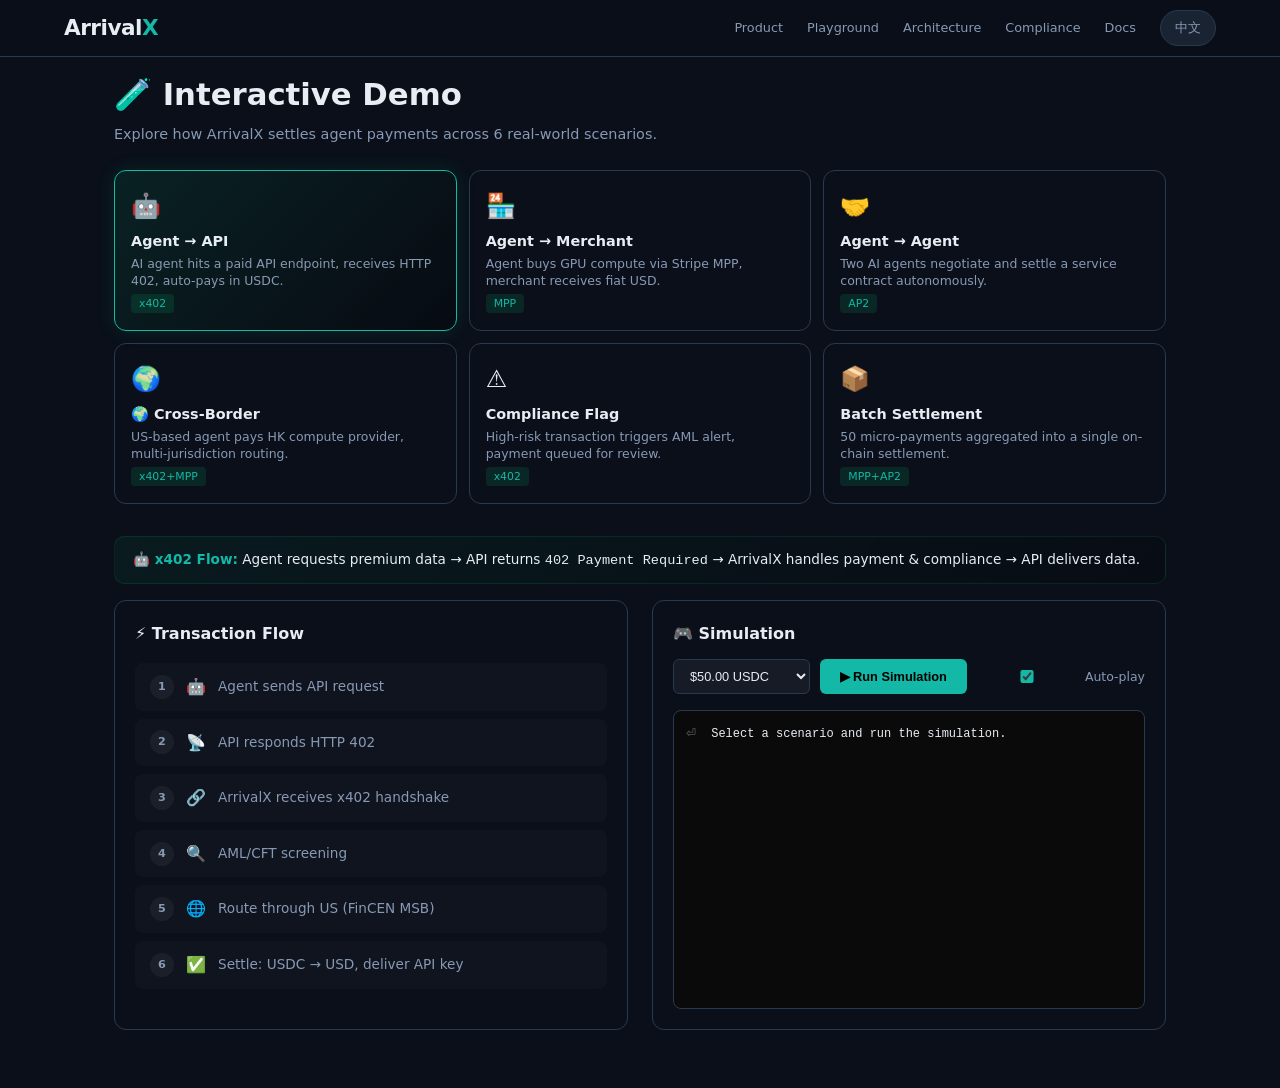
==== demo.html @ 41a58caa "feat: multi-scenario interactive demo (6 scenarios)" ====
<!DOCTYPE html>
<html lang="en" data-theme="dark" data-lang="en">
<head>
<meta charset="UTF-8">
<meta name="viewport" content="width=device-width, initial-scale=1.0">
<title>Demo — ArrivalX Settlement Layer</title>
<link rel="stylesheet" href="css/style.css">
<style>
/* ===== Demo-specific styles ===== */
.demo-page {
  padding-top: 70px;
  min-height: 100vh;
}
.demo-container {
  max-width: 1100px;
  margin: 0 auto;
  padding: 0 24px 60px;
}

/* Scenario selector */
.scenario-grid {
  display: grid;
  grid-template-columns: repeat(auto-fit, minmax(260px, 1fr));
  gap: 12px;
  margin-bottom: 32px;
}
.scenario-card {
  background: var(--card-bg);
  border: 1px solid var(--border);
  border-radius: 12px;
  padding: 16px;
  cursor: pointer;
  transition: all 0.2s;
  text-align: left;
}
.scenario-card:hover { border-color: var(--accent); transform: translateY(-1px); }
.scenario-card.active {
  border-color: var(--accent);
  background: linear-gradient(135deg, rgba(0,255,136,0.08), rgba(0,0,0,0.3));
  box-shadow: 0 0 20px rgba(0,255,136,0.1);
}
.scenario-card .sc-icon { font-size: 1.5rem; margin-bottom: 4px; }
.scenario-card .sc-title { font-size: 0.9rem; font-weight: 600; color: var(--text); }
.scenario-card .sc-desc { font-size: 0.78rem; color: var(--text-secondary); margin-top: 2px; line-height: 1.4; }
.scenario-card .sc-protocol {
  display: inline-block;
  font-size: 0.68rem;
  padding: 1px 8px;
  border-radius: 4px;
  background: rgba(0,255,136,0.1);
  color: var(--accent);
  margin-top: 4px;
  font-weight: 500;
}

/* Demo split layout */
.demo-layout {
  display: grid;
  grid-template-columns: 1fr 1fr;
  gap: 24px;
}
@media (max-width: 860px) { .demo-layout { grid-template-columns: 1fr; } }

/* Left panel - flow viz */
.flow-panel {
  background: var(--card-bg);
  border: 1px solid var(--border);
  border-radius: 12px;
  padding: 20px;
  min-height: 400px;
}
.flow-panel h3 { margin-bottom: 16px; font-size: 1rem; }

/* Flow diagram */
.flow-steps {
  display: flex;
  flex-direction: column;
  gap: 8px;
  margin-bottom: 20px;
}
.flow-step {
  display: flex;
  align-items: center;
  gap: 12px;
  padding: 10px 14px;
  border-radius: 8px;
  background: rgba(255,255,255,0.02);
  border: 1px solid transparent;
  transition: all 0.4s;
  font-size: 0.85rem;
  color: var(--text-secondary);
}
.flow-step.active {
  border-color: var(--accent);
  background: rgba(0,255,136,0.06);
  color: var(--text);
}
.flow-step.done {
  border-color: rgba(0,255,136,0.3);
  background: rgba(0,255,136,0.04);
  color: var(--text);
}
.flow-step.fail {
  border-color: #ff4444;
  background: rgba(255,68,68,0.06);
  color: #ff6666;
}
.flow-step .step-num {
  width: 24px;
  height: 24px;
  border-radius: 50%;
  display: flex;
  align-items: center;
  justify-content: center;
  font-size: 0.7rem;
  font-weight: 700;
  background: rgba(255,255,255,0.05);
  flex-shrink: 0;
}
.flow-step.active .step-num { background: var(--accent); color: #000; }
.flow-step.done .step-num { background: var(--accent); color: #000; }
.flow-step.fail .step-num { background: #ff4444; color: #fff; }
.flow-step .step-icon { font-size: 1rem; }
.flow-step .step-label { flex: 1; }
.flow-step .step-status { font-size: 0.75rem; }

/* Right panel - output & controls */
.output-panel {
  background: var(--card-bg);
  border: 1px solid var(--border);
  border-radius: 12px;
  padding: 20px;
  display: flex;
  flex-direction: column;
}
.output-panel h3 { margin-bottom: 12px; font-size: 1rem; }

/* Controls */
.demo-controls {
  display: flex;
  gap: 10px;
  flex-wrap: wrap;
  margin-bottom: 16px;
}
.demo-controls select, .demo-controls input {
  background: rgba(255,255,255,0.05);
  border: 1px solid var(--border);
  border-radius: 6px;
  color: var(--text);
  padding: 8px 12px;
  font-size: 0.8rem;
}
.demo-controls select { flex: 1; min-width: 120px; }
.demo-controls input { width: 100px; }
.demo-controls button {
  background: var(--accent);
  color: #000;
  border: none;
  border-radius: 6px;
  padding: 8px 20px;
  font-weight: 600;
  cursor: pointer;
  font-size: 0.8rem;
  transition: opacity 0.2s;
}
.demo-controls button:hover { opacity: 0.85; }
.demo-controls button:disabled { opacity: 0.4; cursor: not-allowed; }

/* Log output */
.demo-log {
  flex: 1;
  background: #0a0a0a;
  border: 1px solid var(--border);
  border-radius: 8px;
  padding: 12px;
  font-family: 'SF Mono', 'Cascadia Code', monospace;
  font-size: 0.75rem;
  line-height: 1.6;
  overflow-y: auto;
  min-height: 260px;
  max-height: 400px;
}
.log-line {
  padding: 2px 0;
  opacity: 0;
  animation: fadeIn 0.3s forwards;
}
.log-line .ts { color: #666; margin-right: 8px; }
.log-line.info { color: #9bb; }
.log-line.success { color: var(--accent); }
.log-line.warn { color: #ffaa44; }
.log-line.fail { color: #ff4444; }
.log-line.highlight { color: #fff; background: rgba(0,255,136,0.05); padding: 2px 6px; border-radius: 4px; }

/* Result card */
.demo-result {
  margin-top: 12px;
  padding: 12px 16px;
  border-radius: 8px;
  font-size: 0.82rem;
  line-height: 1.6;
  display: none;
}
.demo-result.show { display: block; }
.demo-result.success {
  background: rgba(0,255,136,0.06);
  border: 1px solid rgba(0,255,136,0.2);
  color: var(--accent);
}
.demo-result.fail {
  background: rgba(255,68,68,0.06);
  border: 1px solid rgba(255,68,68,0.2);
  color: #ff6666;
}
.demo-result .res-row { display: flex; justify-content: space-between; padding: 2px 0; }
.demo-result .res-label { color: var(--text-secondary); }
.demo-result .res-value { color: var(--text); font-weight: 600; }

@keyframes fadeIn { to { opacity: 1; } }

/* Scenario description banner */
.scenario-banner {
  background: linear-gradient(135deg, rgba(0,255,136,0.05), rgba(0,0,0,0.2));
  border: 1px solid rgba(0,255,136,0.1);
  border-radius: 10px;
  padding: 12px 18px;
  margin-bottom: 16px;
  font-size: 0.85rem;
  line-height: 1.5;
}
.scenario-banner strong { color: var(--accent); }

/* Fee breakdown */
.fee-table {
  width: 100%;
  font-size: 0.8rem;
  border-collapse: collapse;
  margin-top: 8px;
}
.fee-table th {
  text-align: left;
  padding: 4px 8px;
  color: var(--text-secondary);
  border-bottom: 1px solid var(--border);
  font-weight: 500;
}
.fee-table td {
  padding: 4px 8px;
  border-bottom: 1px solid rgba(255,255,255,0.04);
}
.fee-table td:last-child { text-align: right; font-weight: 600; }
.fee-table .total td { border-top: 1px solid var(--accent); color: var(--accent); font-weight: 700; }

/* Route visualization */
.route-viz {
  display: flex;
  align-items: center;
  gap: 6px;
  flex-wrap: wrap;
  margin: 8px 0;
}
.route-node {
  padding: 4px 10px;
  border-radius: 6px;
  background: rgba(255,255,255,0.04);
  border: 1px solid var(--border);
  font-size: 0.75rem;
}
.route-node.active-node {
  border-color: var(--accent);
  background: rgba(0,255,136,0.06);
  color: var(--accent);
}
.route-arrow { color: var(--text-secondary); font-size: 0.7rem; }

/* Auto mode toggle */
.auto-toggle {
  display: flex;
  align-items: center;
  gap: 8px;
  font-size: 0.78rem;
  color: var(--text-secondary);
  cursor: pointer;
}
.auto-toggle input { accent-color: var(--accent); }

/* Compare mode */
.compare-table {
  width: 100%;
  font-size: 0.78rem;
  border-collapse: collapse;
  margin-top: 8px;
}
.compare-table th {
  text-align: left;
  padding: 6px 8px;
  font-weight: 500;
  color: var(--text-secondary);
  border-bottom: 1px solid var(--border);
}
.compare-table td {
  padding: 6px 8px;
  border-bottom: 1px solid rgba(255,255,255,0.03);
}
.compare-table td:last-child { text-align: right; }
</style>
</head>
<body>

<nav class="nav" id="nav"><div class="nav-inner">
  <a href="index.html" class="logo">Arrival<span class="logo-accent">X</span></a>
  <div class="nav-links">
    <a href="index.html#product" data-en="Product" data-zh="产品">Product</a>
    <a href="index.html#playground" data-en="Playground" data-zh="Playground">Playground</a>
    <a href="index.html#architecture" data-en="Architecture" data-zh="架构">Architecture</a>
    <a href="index.html#compliance" data-en="Compliance" data-zh="合规">Compliance</a>
    <a href="index.html#docs" data-en="Docs" data-zh="文档">Docs</a>
    <button class="lang-toggle" id="langBtn" onclick="toggleLang()" data-en="中文" data-zh="English">中文</button>
    <button class="mobile-menu-btn" onclick="toggleMobileMenu()">☰</button>
  </div>
</div></nav>

<main class="demo-page">
<div class="demo-container">

  <h1 style="margin-bottom:4px;" data-en="🧪 Interactive Demo" data-zh="🧪 交互演示">🧪 Interactive Demo</h1>
  <p style="color:var(--text-secondary);margin-bottom:24px;font-size:0.9rem;" 
     data-en="Explore how ArrivalX settles agent payments across 6 real-world scenarios."
     data-zh="探索 ArrivalX 在 6 个真实场景中如何处理 Agent 支付结算。">
    Explore how ArrivalX settles agent payments across 6 real-world scenarios.
  </p>

  <!-- Scenario selector -->
  <div class="scenario-grid" id="scenarioGrid"></div>

  <!-- Scenario banner -->
  <div class="scenario-banner" id="scenarioBanner"></div>

  <!-- Demo layout -->
  <div class="demo-layout">
    <!-- Left: Flow visualization -->
    <div class="flow-panel">
      <h3 data-en="⚡ Transaction Flow" data-zh="⚡ 交易流程">⚡ Transaction Flow</h3>
      <div class="flow-steps" id="flowSteps"></div>
      <div id="routeViz" style="margin-top:8px;"></div>
      <div id="feeBreakdown" style="margin-top:12px;"></div>
    </div>

    <!-- Right: Controls + logs -->
    <div class="output-panel">
      <h3 data-en="🎮 Simulation" data-zh="🎮 模拟控制台">🎮 Simulation</h3>
      <div class="demo-controls">
        <select id="demoAmount">
          <option value="0.50">$0.50 USDC</option>
          <option value="5.00">$5.00 USDC</option>
          <option value="50.00" selected>$50.00 USDC</option>
          <option value="500.00">$500.00 USDC</option>
          <option value="5000.00">$5,000.00 USDC</option>
        </select>
        <button id="demoRunBtn" onclick="runDemo()" data-en="▶ Run Simulation" data-zh="▶ 运行模拟">▶ Run Simulation</button>
        <label class="auto-toggle">
          <input type="checkbox" id="autoMode" checked> <span data-en="Auto-play" data-zh="自动播放">Auto</span>
        </label>
      </div>
      <div class="demo-log" id="demoLog">
        <div class="log-line"><span class="ts">⏎</span> Select a scenario and run the simulation.</div>
      </div>
      <div class="demo-result" id="demoResult"></div>
    </div>
  </div>

</div>
</main>

<script src="docs/docs.js"></script>
<script>
// ===== Demo Engine =====

const lang = () => document.documentElement.getAttribute('data-lang') || 'en';
const t = (en, zh) => lang() === 'en' ? en : zh;

// ===== 6 Scenarios =====
const SCENARIOS = [
  {
    id: 'x402-api',
    icon: '🤖',
    protocol: 'x402',
    titleEn: 'Agent → API',
    titleZh: 'Agent 调用 API',
    descEn: 'AI agent hits a paid API endpoint, receives HTTP 402, auto-pays in USDC.',
    descZh: 'AI Agent 调用付费 API，收到 HTTP 402 后自动以 USDC 支付。',
    bannerEn: '<strong>🤖 x402 Flow:</strong> Agent requests premium data → API returns <code>402 Payment Required</code> → ArrivalX handles payment & compliance → API delivers data.',
    bannerZh: '<strong>🤖 x402 流程：</strong>Agent 请求付费数据 → API 返回 <code>402 Payment Required</code> → ArrivalX 处理支付与合规 → API 交付数据。',
    counterparty: 'api',
    jurisdiction: 'US',
    steps: [
      { icon: '🤖', en: 'Agent sends API request', zh: 'Agent 发送 API 请求' },
      { icon: '📡', en: 'API responds HTTP 402', zh: 'API 响应 HTTP 402' },
      { icon: '🔗', en: 'ArrivalX receives x402 handshake', zh: 'ArrivalX 接收 x402 握手' },
      { icon: '🔍', en: 'AML/CFT screening', zh: 'AML/CFT 筛查' },
      { icon: '🌐', en: 'Route through US (FinCEN MSB)', zh: '路由至美国 (FinCEN MSB)' },
      { icon: '✅', en: 'Settle: USDC → USD, deliver API key', zh: '结算：USDC → USD, 交付 API 密钥' }
    ],
    route: ['Agent', 'ArrivalX Gateway', 'FinCEN MSB', 'API Provider'],
    fees: [
      { labelEn: 'Base Processing', labelZh: '基础处理费', pct: '0.5%', flat: '$0.05', usd: true },
      { labelEn: 'Compliance Screening', labelZh: '合规筛查', pct: '—', flat: '$0.02', usd: true },
      { labelEn: 'Network (USDC)', labelZh: '网络费 (USDC)', pct: '—', flat: '<$0.01', usd: true },
      { labelEn: 'FX (USDC → USD)', labelZh: '汇兑 (USDC → USD)', pct: '0.1%', flat: '', usd: true }
    ],
    resultEn: '✅ API access granted. Agent consumed 0.5 compute credits.',
    resultZh: '✅ API 访问已授权。Agent 消耗了 0.5 计算积分。',
  },
  {
    id: 'mpp-merchant',
    icon: '🏪',
    protocol: 'MPP',
    titleEn: 'Agent → Merchant',
    titleZh: 'Agent 向商户支付',
    descEn: 'Agent buys GPU compute via Stripe MPP, merchant receives fiat USD.',
    descZh: 'Agent 通过 Stripe MPP 购买 GPU 算力，商户收到法币 USD。',
    bannerEn: '<strong>🏪 MPP Flow:</strong> Agent needs GPU compute → Stripe MPP initiates payment → ArrivalX screens & settles → Merchant receives USD in bank account.',
    bannerZh: '<strong>🏪 MPP 流程：</strong>Agent 需要 GPU 算力 → Stripe MPP 发起支付 → ArrivalX 筛查并结算 → 商户银行账户收到 USD。',
    counterparty: 'compute',
    jurisdiction: 'US',
    steps: [
      { icon: '🤖', en: 'Agent requests GPU compute', zh: 'Agent 请求 GPU 算力' },
      { icon: '💳', en: 'Stripe MPP authorizes via card network', zh: 'Stripe MPP 通过卡网络授权' },
      { icon: '🔗', en: 'ArrivalX receives MPP settlement request', zh: 'ArrivalX 接收 MPP 结算请求' },
      { icon: '🔍', en: 'AML/CFT + merchant KYB', zh: 'AML/CFT + 商户 KYB' },
      { icon: '🌐', en: 'Route through optimal jurisdiction', zh: '路由至最优司法辖区' },
      { icon: '🏦', en: 'Settle: USDC → USD → merchant bank', zh: '结算：USDC → USD → 商户银行' }
    ],
    route: ['Agent', 'Stripe MPP', 'ArrivalX Gateway', 'FinCEN MSB', 'Merchant Bank'],
    fees: [
      { labelEn: 'Stripe MPP Fee', labelZh: 'Stripe MPP 费用', pct: '2.9%', flat: '$0.30', usd: true },
      { labelEn: 'Compliance Screening', labelZh: '合规筛查', pct: '—', flat: '$0.02', usd: true },
      { labelEn: 'Settlement (USDC→USD)', labelZh: '结算 (USDC→USD)', pct: '0.5%', flat: '', usd: true },
      { labelEn: 'FX', labelZh: '汇兑', pct: '0.1%', flat: '', usd: true }
    ],
    resultEn: '✅ Compute provisioned. Merchant receives USD settlement (T+0).',
    resultZh: '✅ 算力已分配。商户收到 USD 结算 (T+0)。',
  },
  {
    id: 'ap2-agent',
    icon: '🤝',
    protocol: 'AP2',
    titleEn: 'Agent → Agent',
    titleZh: 'Agent 间支付',
    descEn: 'Two AI agents negotiate and settle a service contract autonomously.',
    descZh: '两个 AI Agent 自主协商并结算服务合约。',
    bannerEn: '<strong>🤝 AP2 Flow:</strong> Agent A requests service from Agent B → Both sign via AP2 → Auto-settlement with compliance → Zero human touch.',
    bannerZh: '<strong>🤝 AP2 流程：</strong>Agent A 请求 Agent B 的服务 → 双方通过 AP2 签名 → 自动合规结算 → 零人工介入。',
    counterparty: 'agent',
    jurisdiction: 'HK',
    steps: [
      { icon: '🤖', en: 'Agent A requests data processing', zh: 'Agent A 请求数据处理服务' },
      { icon: '🤖', en: 'Agent B quotes 50 USDC via AP2', zh: 'Agent B 通过 AP2 报价 50 USDC' },
      { icon: '📝', en: 'Both sign AP2 service agreement', zh: '双方签署 AP2 服务协议' },
      { icon: '🔗', en: 'ArrivalX validates & screens', zh: 'ArrivalX 验证并筛查' },
      { icon: '🌐', en: 'Route through HK (MSO)', zh: '路由至香港 (MSO)' },
      { icon: '✅', en: 'USDC settles: Agent A → Agent B', zh: 'USDC 结算：Agent A → Agent B' }
    ],
    route: ['Agent A', 'ArrivalX Gateway', 'HK MSO', 'Agent B'],
    fees: [
      { labelEn: 'AP2 Protocol Fee', labelZh: 'AP2 协议费', pct: '0.3%', flat: '', usd: true },
      { labelEn: 'Compliance (both sides)', labelZh: '合规（双方）', pct: '—', flat: '$0.04', usd: true },
      { labelEn: 'Settlement', labelZh: '结算费', pct: '0.5%', flat: '', usd: true }
    ],
    resultEn: '✅ Agent B processed 2.3GB data. Payment settled in 12s.',
    resultZh: '✅ Agent B 处理了 2.3GB 数据。支付在 12 秒内结算。',
  },
  {
    id: 'cross-border',
    icon: '🌍',
    protocol: 'x402+MPP',
    titleEn: '🌍 Cross-Border',
    titleZh: '🌍 跨境支付',
    descEn: 'US-based agent pays HK compute provider, multi-jurisdiction routing.',
    descZh: '美国 Agent 向香港算力提供商付款，多司法辖区路由。',
    bannerEn: '<strong>🌍 Cross-Border:</strong> US agent → x402 initiation → ArrivalX routes through HK MSO for optimal compliance → FX conversion → HK provider receives HKD.',
    bannerZh: '<strong>🌍 跨境：</strong>美国 Agent → x402 发起 → ArrivalX 路由至香港 MSO 最优合规 → 汇兑转换 → 香港提供商收到 HKD。',
    counterparty: 'compute',
    jurisdiction: 'HK',
    steps: [
      { icon: '🤖', en: 'US Agent requests HK compute', zh: '美国 Agent 请求香港算力' },
      { icon: '📡', en: 'x402 handshake with HK endpoint', zh: '与香港端点 x402 握手' },
      { icon: '🔗', en: 'ArrivalX receives & routes', zh: 'ArrivalX 接收并路由' },
      { icon: '🌐', en: 'Route through HK MSO (optimal)', zh: '路由至香港 MSO（最优）' },
      { icon: '💱', en: 'FX: USDC → HKD', zh: '汇兑：USDC → HKD' },
      { icon: '🏦', en: 'Settle: HKD to HK provider', zh: '结算：HKD 至香港提供商' }
    ],
    route: ['US Agent', 'ArrivalX Gateway', 'US FinCEN MSB', 'HK MSO', 'HK Provider'],
    fees: [
      { labelEn: 'Originating (US)', labelZh: '发起方 (US)', pct: '0.5%', flat: '', usd: true },
      { labelEn: 'Destination (HK)', labelZh: '接收方 (HK)', pct: '0.3%', flat: '', usd: true },
      { labelEn: 'FX: USDC → HKD', labelZh: '汇兑：USDC → HKD', pct: '0.15%', flat: '', usd: true },
      { labelEn: 'Compliance (dual-juris)', labelZh: '合规（双辖区）', pct: '—', flat: '$0.06', usd: true }
    ],
    resultEn: '✅ HK provider received 386.42 HKD. Route: US → HK (2 jurisdictions).',
    resultZh: '✅ 香港提供商收到 386.42 HKD。路由：美国 → 香港（2 司法辖区）。',
  },
  {
    id: 'compliance-fail',
    icon: '⚠️',
    protocol: 'x402',
    titleEn: 'Compliance Flag',
    titleZh: '合规拦截',
    descEn: 'High-risk transaction triggers AML alert, payment queued for review.',
    descZh: '高风险交易触发 AML 告警，支付进入待审核队列。',
    bannerEn: '<strong>⚠️ Compliance Fail:</strong> Agent attempts $5,000 payment → AML score exceeds threshold → Payment flagged → SAR auto-filed → Pending human review.',
    bannerZh: '<strong>⚠️ 合规拦截：</strong>Agent 尝试支付 $5,000 → AML 评分超阈值 → 交易标记 → 自动申报可疑活动报告 → 等待人工审核。',
    counterparty: 'saas',
    jurisdiction: 'US',
    steps: [
      { icon: '🤖', en: 'Agent initiates $5,000 payment', zh: 'Agent 发起 $5,000 支付' },
      { icon: '🔗', en: 'x402 handshake received', zh: '收到 x402 握手' },
      { icon: '🔍', en: 'Regtank AML screening', zh: 'Regtank AML 筛查' },
      { icon: '⚠️', en: '⚠️ Risk score 72/100 — FLAGGED', zh: '⚠️ 风险评分 72/100 — 标记' },
      { icon: '📋', en: 'SAR automatically filed', zh: '自动申报可疑活动报告' },
      { icon: '⏳', en: 'Payment queued for review', zh: '支付进入待审核队列' }
    ],
    route: ['Agent', 'ArrivalX Gateway', '⚠️ Blocked (Compliance)', 'Pending Review'],
    fees: [],
    resultEn: '⏳ Payment blocked. SAR reference: SAR-20260606-0842. Reviewing.',
    resultZh: '⏳ 支付已拦截。SAR 编号：SAR-20260606-0842。审核中。',
    fail: true
  },
  {
    id: 'batch',
    icon: '📦',
    protocol: 'MPP+AP2',
    titleEn: 'Batch Settlement',
    titleZh: '批量结算',
    descEn: '50 micro-payments aggregated into a single on-chain settlement.',
    descZh: '50 笔微支付汇总为单次链上结算。',
    bannerEn: '<strong>📦 Batch Settlement:</strong> 50 agents make $0.50 micro-payments → Aggregated = $25 → Single on-chain tx → $22.49 net to merchant after fees.',
    bannerZh: '<strong>📦 批量结算：</strong>50 个 Agent 各支付 $0.50 → 汇总 $25 → 单次链上交易 → 商户净收 $22.49。',
    counterparty: 'saas',
    jurisdiction: 'CA',
    steps: [
      { icon: '📦', en: '50 micro-payments received ($0.50 each)', zh: '收到 50 笔微支付（每笔 $0.50）' },
      { icon: '🔗', en: 'ArrivalX aggregates batch', zh: 'ArrivalX 汇总批量' },
      { icon: '🔍', en: 'Batch compliance screening', zh: '批量合规筛查' },
      { icon: '🌐', en: 'Route through CA (FINTRAC MSB)', zh: '路由至加拿大 (FINTRAC MSB)' },
      { icon: '💰', en: 'Settle: 50tx → 1 on-chain tx', zh: '结算：50 笔 → 1 次链上交易' },
      { icon: '✅', en: 'Merchant receives net settlement', zh: '商户收到净结算款' }
    ],
    route: ['50 Agents', 'ArrivalX Aggregator', 'FINTRAC MSB', 'Merchant'],
    fees: [
      { labelEn: 'Per-tx processing (×50)', labelZh: '单笔处理费 (×50)', pct: '—', flat: '$2.50 (50×$0.05)', usd: true },
      { labelEn: 'Batch compliance', labelZh: '批量合规', pct: '—', flat: '$0.05', usd: true, note: t('(bulk discount)', '(批量折扣)') },
      { labelEn: 'On-chain settlement', labelZh: '链上结算', pct: '—', flat: '$0.01', usd: true },
      { labelEn: 'Savings vs individual', labelZh: '相比单笔节省', pct: '—', flat: '-$2.44', usd: true, save: true }
    ],
    resultEn: '✅ 50 tx → 1 tx. Saved $2.44 in gas fees. Net: $22.49 to merchant.',
    resultZh: '✅ 50 笔 → 1 笔。节省 $2.44 Gas 费。商户净收 $22.49。',
  }
];

const COUNTERPARTIES = {
  api: 'api.dataprovider.io',
  compute: 'gpu.rent',
  agent: 'agent.market',
  saas: 'saas.vendor.io'
};

// State
let activeScenario = 0;
let simRunning = false;
let simTimer = null;

// Initialize
function init() {
  renderScenarios();
  selectScenario(0);
}

function renderScenarios() {
  const grid = document.getElementById('scenarioGrid');
  grid.innerHTML = '';
  SCENARIOS.forEach((s, i) => {
    const card = document.createElement('div');
    card.className = 'scenario-card' + (i === 0 ? ' active' : '');
    card.dataset.index = i;
    card.innerHTML = `
      <div class="sc-icon">${s.icon}</div>
      <div class="sc-title">${t(s.titleEn, s.titleZh)}</div>
      <div class="sc-desc">${t(s.descEn, s.descZh)}</div>
      <span class="sc-protocol">${s.protocol}</span>
    `;
    card.onclick = () => selectScenario(i);
    grid.appendChild(card);
  });
}

function selectScenario(i) {
  activeScenario = i;
  document.querySelectorAll('.scenario-card').forEach((c, j) => {
    c.classList.toggle('active', j === i);
  });
  const s = SCENARIOS[i];
  document.getElementById('scenarioBanner').innerHTML = t(s.bannerEn, s.bannerZh);
  renderFlowSteps(s);
  resetDemo();
}

function renderFlowSteps(s) {
  const container = document.getElementById('flowSteps');
  container.innerHTML = '';
  s.steps.forEach((step, i) => {
    const div = document.createElement('div');
    div.className = 'flow-step';
    div.id = 'fs-' + i;
    div.innerHTML = `
      <span class="step-num">${i + 1}</span>
      <span class="step-icon">${step.icon}</span>
      <span class="step-label">${t(step.en, step.zh)}</span>
      <span class="step-status" id="fs-status-${i}"></span>
    `;
    container.appendChild(div);
  });
}

function resetDemo() {
  if (simTimer) { clearTimeout(simTimer); simTimer = null; }
  simRunning = false;
  document.getElementById('demoRunBtn').disabled = false;
  document.getElementById('demoRunBtn').textContent = t('▶ Run Simulation', '▶ 运行模拟');
  document.getElementById('demoResult').className = 'demo-result';
  document.getElementById('demoResult').style.display = 'none';
  document.getElementById('demoLog').innerHTML = '<div class="log-line"><span class="ts">⏎</span> ' + t('Select a scenario and run the simulation.', '选择场景后运行模拟。') + '</div>';
  document.getElementById('routeViz').innerHTML = '';
  document.getElementById('feeBreakdown').innerHTML = '';
  document.querySelectorAll('.flow-step').forEach(el => { el.className = 'flow-step'; });
  document.querySelectorAll('.flow-step .step-status').forEach(el => { el.textContent = ''; });
}

function renderRoute(s) {
  const viz = document.getElementById('routeViz');
  viz.innerHTML = '<div style="font-size:0.8rem;color:var(--text-secondary);margin-bottom:6px;font-weight:500;">' + t('📍 Route', '📍 路由') + '</div><div class="route-viz">';
  s.route.forEach((node, i) => {
    if (i > 0) viz.innerHTML += '<span class="route-arrow">→</span>';
    viz.innerHTML += '<span class="route-node" id="rn-' + i + '">' + node + '</span>';
  });
  viz.innerHTML += '</div>';
}

function renderFeeTable(s) {
  if (!s.fees.length) {
    document.getElementById('feeBreakdown').innerHTML = '';
    return;
  }
  const totalUsd = s.fees.reduce((sum, f) => {
    const flatMatch = f.flat.match(/[\d.]+/);
    return sum + (flatMatch ? parseFloat(flatMatch[0]) : 0);
  }, 0);
  const totalPct = s.fees.reduce((sum, f) => {
    const pctMatch = f.pct.match(/[\d.]+/);
    return sum + (pctMatch ? parseFloat(pctMatch[0]) : 0);
  }, 0);

  const container = document.getElementById('feeBreakdown');
  let html = '<div style="font-size:0.8rem;color:var(--text-secondary);margin-bottom:6px;font-weight:500;">' + t('💰 Fee Breakdown', '💰 费用明细') + '</div>';
  html += '<table class="fee-table"><tr><th>' + t('Item', '项目') + '</th><th>' + t('Fee', '费率') + '</th></tr>';
  s.fees.forEach(f => {
    const label = t(f.labelEn, f.labelZh);
    const feeStr = [f.pct, f.flat].filter(Boolean).join(' + ');
    html += '<tr><td>' + label + (f.note ? ' <span style="color:#999;font-size:0.7rem">' + f.note + '</span>' : '') +
      '</td><td style="' + (f.save ? 'color:var(--accent);' : '') + '">' + feeStr + '</td></tr>';
  });
  html += '<tr class="total"><td>' + t('Total Fees', '总费用') + '</td><td>' +
    (totalPct > 0 ? totalPct.toFixed(1) + '%' : '') + (totalPct > 0 && totalUsd > 0 ? ' + ' : '') +
    (totalUsd > 0 ? '$' + totalUsd.toFixed(2) : '') + '</td></tr>';
  html += '</table>';
  container.innerHTML = html;
}

// Demo runner
function runDemo() {
  if (simRunning) return;
  const s = SCENARIOS[activeScenario];
  const amount = parseFloat(document.getElementById('demoAmount').value);
  const autoMode = document.getElementById('autoMode').checked;
  const cname = COUNTERPARTIES[s.counterparty];
  const log = document.getElementById('demoLog');
  const result = document.getElementById('demoResult');
  const btn = document.getElementById('demoRunBtn');

  simRunning = true;
  btn.disabled = true;
  btn.textContent = t('⏳ Running...', '⏳ 运行中...');
  result.style.display = 'none';
  result.className = 'demo-result';
  log.innerHTML = '';
  document.querySelectorAll('.flow-step').forEach(el => { el.className = 'flow-step'; });
  document.querySelectorAll('.flow-step .step-status').forEach(el => { el.textContent = ''; });

  renderRoute(s);
  renderFeeTable(s);

  const doLog = (msg, cls) => {
    const d = document.createElement('div');
    d.className = 'log-line ' + cls;
    const ts = new Date().toLocaleTimeString();
    d.innerHTML = '<span class="ts">' + ts + '</span>' + msg;
    log.appendChild(d);
    log.scrollTop = log.scrollHeight;
  };

  const doStep = (index, delay) => {
    return new Promise(resolve => {
      simTimer = setTimeout(() => {
        const step = s.steps[index];
        const el = document.getElementById('fs-' + index);
        const status = document.getElementById('fs-status-' + index);

        if (s.fail && index === s.steps.length - 1) {
          el.className = 'flow-step fail';
          status.textContent = '❌';
        } else {
          el.className = 'flow-step done';
          status.textContent = '✅';
        }
        doLog(step.icon + ' ' + t(step.en, step.zh), index === 3 && s.fail ? 'warn' : 'info');
        resolve();
      }, delay || 600);
    });
  };

  const run = async () => {
    doLog(t('🚀 Scenario: ', '🚀 场景：') + t(s.titleEn, s.titleZh), 'highlight');
    doLog(t('📤 Amount: ', '📤 金额：') + '$' + amount.toFixed(2) + ' USDC → ' + cname, 'info');

    await doStep(0, autoMode ? 400 : 0);
    if (autoMode) await doStep(1);
    else { simTimer = setTimeout(async () => { await doStep(1); }, 400); return; }

    await doStep(2);
    await doStep(3);

    if (s.fail) {
      // Special: compliance fail path
      await doStep(4);
      await doStep(5);
      simTimer = setTimeout(() => {
        result.className = 'demo-result fail show';
        result.innerHTML = '<strong>' + t('⚠️ Transaction Blocked', '⚠️ 交易已拦截') + '</strong><br>' + t(s.resultEn, s.resultZh);
        btn.disabled = false;
        btn.textContent = t('▶ Run Again', '▶ 再次运行');
        simRunning = false;
      }, 600);
      return;
    }

    await doStep(4);

    // Final settlement step with economics
    simTimer = setTimeout(() => {
      const settlePct = 0.995;
      const feePct = s.fees.reduce((sum, f) => {
        const p = parseFloat(f.pct);
        return sum + (isNaN(p) ? 0 : p);
      }, 0);
      const settleAmount = (amount * settlePct).toFixed(2);
      const totalFee = (amount - amount * settlePct).toFixed(2);

      const step = s.steps[5];
      document.getElementById('fs-5').className = 'flow-step done';
      document.getElementById('fs-status-5').textContent = '✅';
      doLog(step.icon + ' ' + t(step.en, step.zh), 'success');

      setTimeout(() => {
        // Show route nodes active
        document.querySelectorAll('.route-node').forEach((el, i) => {
          setTimeout(() => { el.classList.add('active-node'); }, i * 200);
        });
      }, 200);

      simTimer = setTimeout(() => {
        doLog(t('💵 Settled: ', '💵 已结算：') + '$' + settleAmount + ' USD → ' + cname, 'success');
        doLog(t('💰 Fee: $', '💰 费用：$') + totalFee + ' (' + (feePct > 0 ? feePct.toFixed(1) + '%' : 'flat') + ')', 'info');
        doLog(t('✅ Transaction complete. Compliant.', '✅ 交易完成。合规。'), 'success');

        // Show result
        result.className = 'demo-result success show';
        result.innerHTML = '<strong>' + t('✅ Settlement Complete', '✅ 结算完成') + '</strong><br>' +
          '<div class="res-row"><span class="res-label">' + t('Gross', '毛额') + '</span><span class="res-value">$' + amount.toFixed(2) + ' USDC</span></div>' +
          '<div class="res-row"><span class="res-label">' + t('Fee', '费用') + '</span><span class="res-value">$' + totalFee + ' (' + (feePct > 0 ? feePct.toFixed(1) + '%' : 'flat') + ')</span></div>' +
          '<div class="res-row"><span class="res-label">' + t('Net Settled', '净结算') + '</span><span class="res-value" style="color:var(--accent)">$' + settleAmount + ' USD</span></div>' +
          '<div style="margin-top:8px;padding-top:8px;border-top:1px solid rgba(0,255,136,0.1);font-size:0.75rem;color:var(--text-secondary)">' +
          t(s.resultEn, s.resultZh) + '</div>';

        btn.disabled = false;
        btn.textContent = t('▶ Run Again', '▶ 再次运行');
        simRunning = false;
      }, autoMode ? 400 : 0);
    }, autoMode ? 600 : 0);
  };

  // Handle non-auto mode by stepping sequentially
  const chainSteps = () => {
    let step = 0;
    const nextStep = () => {
      if (step >= s.steps.length) return;
      const el = document.getElementById('fs-' + step);
      const status = document.getElementById('fs-status-' + step);
      const stepData = s.steps[step];
      el.className = 'flow-step done';
      status.textContent = '✅';
      doLog(stepData.icon + ' ' + t(stepData.en, stepData.zh), 'info');
      step++;
      if (step < s.steps.length) {
        simTimer = setTimeout(nextStep, 600);
      } else {
        // Show result
        const settleAmount = (amount * 0.995).toFixed(2);
        result.className = 'demo-result success show';
        result.innerHTML = '<strong>' + t('✅ Settlement Complete', '✅ 结算完成') + '</strong><br>' +
          '<div class="res-row"><span class="res-label">' + t('Gross', '毛额') + '</span><span class="res-value">$' + amount.toFixed(2) + ' USDC</span></div>' +
          '<div class="res-row"><span class="res-label">' + t('Net Settled', '净结算') + '</span><span class="res-value" style="color:var(--accent)">$' + settleAmount + ' USD</span></div>';
        btn.disabled = false;
        btn.textContent = t('▶ Run Again', '▶ 再次运行');
        simRunning = false;
      }
    };
    nextStep();
  };

  if (autoMode) {
    run();
  } else {
    doLog(t('🚀 Scenario: ', '🚀 场景：') + t(s.titleEn, s.titleZh), 'highlight');
    doLog(t('📤 Amount: ', '📤 金额：') + '$' + amount + ' USDC → ' + cname, 'info');
    chainSteps();
  }
}

// Init on load
document.addEventListener('DOMContentLoaded', init);
</script>
</body>
</html>
---- css/style.css ----
/* === ArrivalX — Design System v2 · Fluid Responsive === */
:root {
  --bg-primary: #0a0f1a;
  --bg-secondary: #111827;
  --bg-card: #1a2332;
  --bg-card-hover: #1f2d3d;
  --border: #2a3a4e;
  --text-primary: #e8edf3;
  --text-secondary: #8899b4;
  --text-muted: #5a6d82;
  --accent: #14b8a6;
  --accent-glow: rgba(20, 184, 166, 0.25);
  --accent-dim: rgba(20, 184, 166, 0.12);
  --amber: #f59e0b;
  --green: #22c55e;
  --red: #ef4444;
  --yellow: #eab308;
  --gradient-1: linear-gradient(135deg, #14b8a6 0%, #0ea5e9 100%);
  --gradient-2: linear-gradient(135deg, #14b8a6 0%, #f59e0b 100%);
  --radius: 12px;
  --radius-sm: 8px;
  --shadow: 0 4px 24px rgba(0,0,0,0.3);
  --transition: 0.25s ease;
  --max-width: 1200px;

  /* Fluid spacing — clamps from mobile to desktop */
  --space-section: clamp(40px, 8vw, 80px);
  --space-section-px: clamp(16px, 4vw, 24px);
  --space-card: clamp(16px, 3vw, 28px);
  --space-gap: clamp(12px, 2vw, 20px);

  /* Fluid typography */
  --fs-hero: clamp(1.8rem, 5vw, 3.2rem);
  --fs-section: clamp(1.5rem, 3.5vw, 2.2rem);
  --fs-body: clamp(0.9rem, 1.2vw, 1.1rem);
  --fs-card-title: clamp(1rem, 1.5vw, 1.15rem);
  --fs-small: clamp(0.75rem, 1vw, 0.85rem);
}

* { margin: 0; padding: 0; box-sizing: border-box; }

html { scroll-behavior: smooth; -webkit-text-size-adjust: 100%; }

body {
  font-family: -apple-system, BlinkMacSystemFont, 'Segoe UI', 'Inter', 'Noto Sans SC', system-ui, sans-serif;
  background: var(--bg-primary);
  color: var(--text-primary);
  line-height: 1.6;
  overflow-x: hidden;
  font-size: var(--fs-body);
}

a { color: var(--accent); text-decoration: none; }
a:hover { text-decoration: underline; }
img, svg { max-width: 100%; height: auto; }

/* === Navigation === */
.nav {
  position: fixed; top: 0; left: 0; right: 0; z-index: 100;
  background: rgba(10, 15, 26, 0.88);
  backdrop-filter: blur(16px);
  -webkit-backdrop-filter: blur(16px);
  border-bottom: 1px solid var(--border);
  transition: var(--transition);
}
.nav-inner {
  max-width: var(--max-width);
  margin: 0 auto;
  padding: 0 clamp(12px, 3vw, 24px);
  height: 56px;
  display: flex;
  align-items: center;
  justify-content: space-between;
}
.logo {
  font-size: clamp(1.1rem, 2vw, 1.35rem);
  font-weight: 800;
  letter-spacing: -0.5px;
  color: var(--text-primary);
  flex-shrink: 0;
}
.logo-accent { color: var(--accent); }
.nav-links { display: flex; align-items: center; gap: clamp(12px, 2.5vw, 24px); }
.nav-links a {
  color: var(--text-secondary);
  font-size: var(--fs-small);
  font-weight: 500;
  transition: color var(--transition);
  white-space: nowrap;
}
.nav-links a:hover { color: var(--text-primary); text-decoration: none; }
.lang-toggle {
  background: var(--bg-card);
  color: var(--text-secondary);
  border: 1px solid var(--border);
  padding: 6px 14px;
  border-radius: 20px;
  font-size: var(--fs-small);
  cursor: pointer;
  transition: var(--transition);
  white-space: nowrap;
  min-height: 36px;
  min-width: 56px;
}
.lang-toggle:hover { border-color: var(--accent); color: var(--accent); }
.mobile-menu-btn {
  display: none;
  background: none;
  border: none;
  color: var(--text-primary);
  font-size: 1.4rem;
  cursor: pointer;
  padding: 8px;
  min-width: 44px;
  min-height: 44px;
  line-height: 1;
}

/* === Hero === */
.hero {
  max-width: var(--max-width);
  margin: 0 auto;
  padding: clamp(80px, 12vw, 120px) clamp(12px, 4vw, 24px) var(--space-section);
  display: grid;
  grid-template-columns: 1fr 1fr;
  gap: clamp(24px, 6vw, 60px);
  align-items: center;
}
.hero-badge {
  display: inline-flex;
  align-items: center;
  gap: 8px;
  background: var(--accent-dim);
  color: var(--accent);
  padding: 5px 14px;
  border-radius: 20px;
  font-size: var(--fs-small);
  font-weight: 500;
  margin-bottom: clamp(16px, 3vw, 24px);
  border: 1px solid rgba(20,184,166,0.2);
}
.pulse {
  width: 8px; height: 8px;
  background: var(--green);
  border-radius: 50%;
  animation: pulse 2s infinite;
  flex-shrink: 0;
}
@keyframes pulse {
  0%, 100% { opacity: 1; transform: scale(1); }
  50% { opacity: 0.5; transform: scale(1.3); }
}
.hero-title {
  font-size: var(--fs-hero);
  font-weight: 800;
  line-height: 1.15;
  letter-spacing: -0.02em;
  margin-bottom: clamp(12px, 2vw, 20px);
}
.gradient-text {
  background: var(--gradient-1);
  -webkit-background-clip: text;
  -webkit-text-fill-color: transparent;
  background-clip: text;
}
.hero-subtitle {
  font-size: clamp(0.9rem, 1.3vw, 1.1rem);
  color: var(--text-secondary);
  max-width: 560px;
  margin-bottom: clamp(20px, 3vw, 32px);
  line-height: 1.7;
}
.hero-cta {
  display: flex;
  gap: clamp(8px, 1.5vw, 12px);
  margin-bottom: clamp(24px, 4vw, 40px);
  flex-wrap: wrap;
}
.btn-primary {
  display: inline-flex;
  align-items: center;
  justify-content: center;
  padding: clamp(10px, 1.5vw, 12px) clamp(20px, 3vw, 28px);
  background: var(--accent);
  color: #000;
  border: none;
  border-radius: var(--radius-sm);
  font-size: clamp(0.9rem, 1.1vw, 1rem);
  font-weight: 600;
  cursor: pointer;
  transition: var(--transition);
  text-decoration: none;
  min-height: 44px;
  white-space: nowrap;
}
.btn-primary:hover { background: #0d9488; transform: translateY(-1px); text-decoration: none; color: #000; }
.btn-primary:active { transform: translateY(0); }
.btn-primary:disabled { opacity: 0.5; cursor: not-allowed; transform: none; }
.btn-secondary {
  display: inline-flex;
  align-items: center;
  justify-content: center;
  padding: clamp(10px, 1.5vw, 12px) clamp(20px, 3vw, 28px);
  background: transparent;
  color: var(--text-primary);
  border: 1px solid var(--border);
  border-radius: var(--radius-sm);
  font-size: clamp(0.9rem, 1.1vw, 1rem);
  font-weight: 600;
  cursor: pointer;
  transition: var(--transition);
  text-decoration: none;
  min-height: 44px;
  white-space: nowrap;
}
.btn-secondary:hover { border-color: var(--accent); color: var(--accent); text-decoration: none; }
.hero-stats {
  display: flex;
  gap: clamp(16px, 4vw, 32px);
  flex-wrap: wrap;
}
.stat { text-align: center; min-width: 60px; }
.stat-value {
  display: block;
  font-size: clamp(1.3rem, 2.5vw, 1.8rem);
  font-weight: 800;
  color: var(--accent);
  letter-spacing: -0.5px;
}
.stat-label {
  font-size: clamp(0.65rem, 0.9vw, 0.8rem);
  color: var(--text-muted);
  text-transform: uppercase;
  letter-spacing: 0.5px;
}

/* Hero Code Card */
.hero-visual { position: relative; }
.hero-card {
  background: var(--bg-card);
  border: 1px solid var(--border);
  border-radius: var(--radius);
  overflow: hidden;
  box-shadow: var(--shadow);
}
.hero-card-header {
  display: flex;
  align-items: center;
  gap: 6px;
  padding: 10px 14px;
  background: rgba(0,0,0,0.3);
  border-bottom: 1px solid var(--border);
}
.dot { width: 10px; height: 10px; border-radius: 50%; flex-shrink: 0; }
.dot.green { background: #22c55e; }
.dot.yellow { background: #eab308; }
.dot.red { background: #ef4444; }
.hero-card-title { font-size: 0.75rem; color: var(--text-muted); margin-left: 6px; }
.hero-card-body {
  padding: clamp(12px, 2vw, 20px);
  font-family: 'SF Mono', 'Fira Code', 'Cascadia Code', monospace;
  font-size: clamp(0.7rem, 0.95vw, 0.85rem);
  line-height: 1.8;
  overflow-x: auto;
  -webkit-overflow-scrolling: touch;
}
.code-line { white-space: nowrap; }
.code-comment { color: #5a6d82; }
.code-keyword { color: #c084fc; }
.code-string { color: #22c55e; }
.code-var { color: #f59e0b; }

/* === Sections === */
.section {
  padding: var(--space-section) clamp(12px, 4vw, 24px);
  max-width: var(--max-width);
  margin: 0 auto;
}
.section-alt {
  background: var(--bg-secondary);
  max-width: 100%;
}
.section-alt .section-title,
.section-alt .section-subtitle { padding-left: clamp(12px, 4vw, 24px); padding-right: clamp(12px, 4vw, 24px); }
.section-title {
  font-size: var(--fs-section);
  font-weight: 800;
  letter-spacing: -0.5px;
  margin-bottom: clamp(8px, 1.5vw, 12px);
  text-align: center;
}
.section-subtitle {
  text-align: center;
  color: var(--text-secondary);
  max-width: 640px;
  margin: 0 auto clamp(32px, 6vw, 48px);
  font-size: clamp(0.88rem, 1.1vw, 1.05rem);
  line-height: 1.6;
}

/* === Cards === */
.cards-grid {
  display: grid;
  grid-template-columns: repeat(2, 1fr);
  gap: var(--space-gap);
}
.card {
  background: var(--bg-card);
  border: 1px solid var(--border);
  border-radius: var(--radius);
  padding: var(--space-card);
  transition: var(--transition);
}
.card:hover { border-color: var(--accent); transform: translateY(-2px); box-shadow: 0 8px 32px var(--accent-glow); }
.card-icon { font-size: clamp(1.5rem, 2.5vw, 2rem); margin-bottom: clamp(8px, 1.5vw, 14px); }
.card h3 { font-size: var(--fs-card-title); font-weight: 700; margin-bottom: 8px; }
.card p { color: var(--text-secondary); font-size: clamp(0.82rem, 1vw, 0.93rem); line-height: 1.6; }

/* === Playground === */
.playground {
  display: grid;
  grid-template-columns: 1fr 1fr;
  background: var(--bg-card);
  border: 1px solid var(--border);
  border-radius: var(--radius);
  overflow: hidden;
}
.playground-left,
.playground-right {
  padding: clamp(16px, 3vw, 28px);
}
.playground-left { border-right: 1px solid var(--border); }
.pg-step { transition: opacity 0.3s; }
.pg-step-header {
  display: flex;
  align-items: center;
  gap: 10px;
  margin-bottom: clamp(14px, 2vw, 20px);
  font-weight: 700;
  font-size: clamp(0.95rem, 1.2vw, 1.1rem);
}
.pg-step-num {
  width: 28px; height: 28px; min-width: 28px;
  background: var(--accent);
  color: #000;
  border-radius: 50%;
  display: flex;
  align-items: center;
  justify-content: center;
  font-size: 0.85rem;
  font-weight: 800;
}
.pg-input-group { margin-bottom: clamp(10px, 1.5vw, 16px); }
.pg-input-group label {
  display: block;
  font-size: clamp(0.78rem, 0.95vw, 0.85rem);
  color: var(--text-secondary);
  margin-bottom: 5px;
  font-weight: 500;
}
.pg-input-group input,
.pg-input-group select {
  width: 100%;
  padding: clamp(8px, 1.2vw, 10px) clamp(10px, 1.5vw, 14px);
  background: var(--bg-secondary);
  border: 1px solid var(--border);
  border-radius: var(--radius-sm);
  color: var(--text-primary);
  font-size: clamp(0.85rem, 1vw, 0.95rem);
  font-family: inherit;
  transition: var(--transition);
  min-height: 44px;
  -webkit-appearance: none;
  appearance: none;
}
.pg-input-group input:focus,
.pg-input-group select:focus {
  outline: none;
  border-color: var(--accent);
  box-shadow: 0 0 0 3px var(--accent-dim);
}
.pg-log {
  background: #000;
  border-radius: var(--radius-sm);
  padding: clamp(10px, 1.5vw, 16px);
  font-family: 'SF Mono', 'Fira Code', monospace;
  font-size: clamp(0.7rem, 0.85vw, 0.8rem);
  line-height: 1.7;
  max-height: clamp(200px, 40vh, 300px);
  overflow-y: auto;
  color: #22c55e;
  -webkit-overflow-scrolling: touch;
}
.log-line { margin-bottom: 2px; word-break: break-all; }
.log-line.info { color: #60a5fa; }
.log-line.warn { color: #f59e0b; }
.log-line.success { color: #22c55e; }
.log-line.error { color: #ef4444; }
.pg-visual { text-align: center; }
.pg-visual-placeholder {
  padding: clamp(30px, 8vw, 60px) clamp(12px, 3vw, 20px);
  color: var(--text-muted);
}
.pg-viz-icon { font-size: clamp(2rem, 4vw, 3rem); margin-bottom: 12px; }
.pg-visual-flow {
  display: flex;
  align-items: center;
  justify-content: center;
  gap: clamp(8px, 2vw, 16px);
  margin: clamp(12px, 2vw, 20px) 0;
  flex-wrap: wrap;
}
.flow-node {
  display: flex;
  flex-direction: column;
  align-items: center;
  gap: 4px;
  padding: clamp(10px, 2vw, 16px) clamp(12px, 2vw, 20px);
  border-radius: var(--radius);
  border: 2px solid var(--border);
  background: var(--bg-secondary);
  transition: all 0.4s ease;
  min-width: clamp(60px, 12vw, 80px);
}
.flow-node.active {
  border-color: var(--accent);
  box-shadow: 0 0 20px var(--accent-glow);
  transform: scale(1.05);
}
.flow-icon { font-size: clamp(1.1rem, 1.8vw, 1.5rem); }
.flow-label { font-size: clamp(0.65rem, 0.9vw, 0.75rem); color: var(--text-secondary); font-weight: 600; }
.flow-arrow {
  font-size: clamp(1rem, 1.8vw, 1.5rem);
  color: var(--text-muted);
  transition: color 0.4s;
  flex-shrink: 0;
}
.flow-arrow.active { color: var(--accent); }
.pg-compliance-badges {
  display: flex;
  gap: clamp(6px, 1vw, 10px);
  justify-content: center;
  margin: clamp(12px, 2vw, 20px) 0;
  flex-wrap: wrap;
}
.compliance-badge {
  padding: 5px 12px;
  border-radius: 20px;
  font-size: clamp(0.7rem, 0.85vw, 0.8rem);
  font-weight: 600;
  background: var(--bg-secondary);
  border: 1px solid var(--border);
  transition: all 0.3s;
  white-space: nowrap;
}
.compliance-badge.done {
  background: var(--accent-dim);
  border-color: var(--accent);
  color: var(--accent);
}
.pg-result {
  margin-top: clamp(12px, 2vw, 20px);
  padding: clamp(10px, 1.5vw, 16px);
  border-radius: var(--radius-sm);
  text-align: left;
  font-size: clamp(0.78rem, 0.95vw, 0.88rem);
  word-break: break-word;
}
.pg-result.success {
  background: rgba(34,197,94,0.1);
  border: 1px solid rgba(34,197,94,0.3);
  color: #22c55e;
}
.pg-result.error-box {
  background: rgba(239,68,68,0.1);
  border: 1px solid rgba(239,68,68,0.3);
  color: #ef4444;
}
.hidden { display: none !important; }

/* === Architecture === */
.arch-diagram {
  display: flex;
  flex-direction: column;
  align-items: center;
  gap: clamp(8px, 1.5vw, 12px);
}
.arch-layer {
  width: 100%;
  max-width: 800px;
  border-radius: var(--radius);
  padding: clamp(14px, 2.5vw, 20px);
  border: 1px solid var(--border);
  background: var(--bg-card);
}
.arch-layer.highlight {
  border-color: var(--accent);
  box-shadow: 0 0 30px var(--accent-glow);
}
.arch-layer-label {
  font-size: clamp(0.75rem, 0.95vw, 0.85rem);
  font-weight: 700;
  margin-bottom: clamp(8px, 1.5vw, 14px);
  color: var(--text-secondary);
}
.arch-layer.highlight .arch-layer-label { color: var(--accent); }
.arch-modules {
  display: flex;
  gap: clamp(6px, 1.5vw, 12px);
  flex-wrap: wrap;
  justify-content: center;
}
.arch-module {
  padding: clamp(6px, 1vw, 8px) clamp(10px, 2vw, 16px);
  background: var(--bg-secondary);
  border: 1px solid var(--border);
  border-radius: 20px;
  font-size: clamp(0.72rem, 0.9vw, 0.85rem);
  font-weight: 500;
  color: var(--text-secondary);
  white-space: nowrap;
}
.arch-layer.highlight .arch-module {
  border-color: rgba(20,184,166,0.3);
  color: var(--text-primary);
}
.arch-arrow {
  font-size: clamp(1rem, 1.8vw, 1.5rem);
  color: var(--accent);
}

/* === Compliance === */
.compliance-grid {
  display: grid;
  grid-template-columns: repeat(2, 1fr);
  gap: clamp(10px, 1.8vw, 16px);
  margin-bottom: clamp(24px, 4vw, 40px);
}
.compliance-card {
  background: var(--bg-card);
  border: 1px solid var(--border);
  border-radius: var(--radius);
  padding: clamp(16px, 2.5vw, 24px);
  transition: var(--transition);
}
.compliance-card:hover { border-color: var(--accent); }
.compliance-card h3 { font-size: clamp(0.95rem, 1.2vw, 1.05rem); margin-bottom: 8px; }
.compliance-card p { color: var(--text-secondary); font-size: clamp(0.8rem, 0.95vw, 0.9rem); line-height: 1.6; }
.partners-section { margin-top: 24px; }
.partners-section h3 { text-align: center; margin-bottom: 20px; font-size: clamp(0.95rem, 1.2vw, 1.1rem); }
.partners-grid {
  display: grid;
  grid-template-columns: repeat(3, 1fr);
  gap: clamp(8px, 1.5vw, 12px);
}
.partner {
  background: var(--bg-card);
  border: 1px solid var(--border);
  border-radius: var(--radius-sm);
  padding: clamp(12px, 1.8vw, 16px);
  text-align: center;
  transition: var(--transition);
}
.partner:hover { border-color: var(--accent); }
.partner strong { display: block; margin-bottom: 4px; color: var(--accent); font-size: clamp(0.82rem, 1vw, 0.9rem); }
.partner span { font-size: clamp(0.7rem, 0.85vw, 0.82rem); color: var(--text-muted); }

/* === Docs === */
.docs-grid {
  display: grid;
  grid-template-columns: repeat(2, 1fr);
  gap: var(--space-gap);
}
.doc-card {
  background: var(--bg-card);
  border: 1px solid var(--border);
  border-radius: var(--radius);
  padding: var(--space-card);
  transition: var(--transition);
  display: block;
  text-decoration: none !important;
}
.doc-card:hover {
  border-color: var(--accent);
  transform: translateY(-2px);
  box-shadow: 0 8px 32px var(--accent-glow);
}
.doc-icon { font-size: clamp(1.5rem, 2.5vw, 2rem); margin-bottom: clamp(8px, 1.5vw, 12px); }
.doc-card h3 { font-size: var(--fs-card-title); color: var(--text-primary); margin-bottom: 8px; }
.doc-card p { color: var(--text-secondary); font-size: clamp(0.8rem, 0.95vw, 0.9rem); line-height: 1.5; }

/* === CTA === */
.cta-section {
  text-align: center;
  padding: var(--space-section) clamp(12px, 4vw, 24px);
}
.cta-section h2 { font-size: clamp(1.4rem, 3.5vw, 2rem); font-weight: 800; margin-bottom: clamp(6px, 1vw, 12px); }
.cta-section p { color: var(--text-secondary); font-size: clamp(0.9rem, 1.2vw, 1.1rem); margin-bottom: clamp(20px, 3vw, 28px); }
.cta-buttons { display: flex; gap: clamp(8px, 1.5vw, 12px); justify-content: center; flex-wrap: wrap; }

/* === Footer === */
.footer {
  border-top: 1px solid var(--border);
  padding: clamp(32px, 5vw, 48px) clamp(12px, 4vw, 24px) clamp(16px, 2vw, 24px);
}
.footer-inner {
  max-width: var(--max-width);
  margin: 0 auto;
  display: grid;
  grid-template-columns: 2fr 3fr;
  gap: clamp(20px, 4vw, 40px);
}
.footer-brand p { color: var(--text-muted); font-size: clamp(0.8rem, 0.95vw, 0.9rem); margin-top: 8px; max-width: 340px; }
.footer-links { display: grid; grid-template-columns: repeat(3, 1fr); gap: clamp(12px, 2vw, 24px); }
.footer-links strong { display: block; margin-bottom: 10px; color: var(--text-primary); font-size: clamp(0.82rem, 1vw, 0.9rem); }
.footer-links a {
  display: block;
  color: var(--text-muted);
  font-size: clamp(0.75rem, 0.9vw, 0.85rem);
  margin-bottom: 6px;
  padding: 2px 0;
  transition: color var(--transition);
}
.footer-links a:hover { color: var(--accent); text-decoration: none; }
.footer-bottom {
  max-width: var(--max-width);
  margin: clamp(20px, 3vw, 32px) auto 0;
  padding-top: clamp(14px, 2vw, 20px);
  border-top: 1px solid var(--border);
  display: flex;
  gap: clamp(12px, 2vw, 24px);
  font-size: clamp(0.68rem, 0.85vw, 0.8rem);
  color: var(--text-muted);
  flex-wrap: wrap;
  justify-content: center;
}

/* === Doc Sub-Navigation === */
.doc-sub-nav-wrap {
  position: fixed;
  top: 56px;
  left: 0;
  right: 0;
  z-index: 98;
  background: var(--bg-secondary);
  border-bottom: 1px solid var(--border);
  overflow-x: auto;
  -webkit-overflow-scrolling: touch;
  scrollbar-width: none;
}
.doc-sub-nav-wrap::-webkit-scrollbar { display: none; }
.doc-sub-nav {
  display: flex;
  gap: 0;
  max-width: var(--max-width);
  margin: 0 auto;
  padding: 0 clamp(12px, 4vw, 24px);
}
.doc-sub-nav a {
  padding: 10px 18px;
  font-size: clamp(0.78rem, 0.9vw, 0.85rem);
  font-weight: 500;
  color: var(--text-muted);
  white-space: nowrap;
  border-bottom: 2px solid transparent;
  transition: all var(--transition);
  text-decoration: none;
  flex-shrink: 0;
}
.doc-sub-nav a:hover { color: var(--text-primary); text-decoration: none; }
.doc-sub-nav a.active {
  color: var(--accent);
  border-bottom-color: var(--accent);
}
.doc-sub-nav a .nav-arrow { margin-right: 4px; font-size: 0.75rem; }

/* Doc pages need extra top padding for sub-nav */
.doc-page { padding-top: 110px; }

@media (max-width: 1023px) {
  .doc-sub-nav-wrap { top: 56px; }
  .doc-sub-nav a { padding: 10px 14px; font-size: 0.78rem; }
}

/* ================================================================
   RESPONSIVE BREAKPOINTS
   Strategy: 4 tiers — Large Desktop (≥1400) / Tablet (<1024) /
              Large Phone (<768) / Small Phone (<480)
   ================================================================ */

/* --- Large Desktop ≥1400px — wider, airier --- */
@media (min-width: 1400px) {
  :root {
    --max-width: 1280px;
  }
  .hero { gap: 80px; }
  .hero-title { font-size: 3.6rem; }
  .cards-grid { gap: 28px; }
  .card { padding: 36px; }
  .section { padding-top: 100px; padding-bottom: 100px; }
}

/* --- Tablet <1024px — stack grids, reduce columns --- */
@media (max-width: 1023px) {
  .hero {
    grid-template-columns: 1fr;
    padding-top: clamp(80px, 14vw, 100px);
    gap: 36px;
  }
  .hero-visual { order: -1; max-width: 540px; margin: 0 auto; }
  .hero-subtitle { max-width: 100%; }
  .hero-stats { justify-content: center; }

  .cards-grid,
  .compliance-grid,
  .docs-grid { grid-template-columns: 1fr; }

  .playground { grid-template-columns: 1fr; }
  .playground-left { border-right: none; border-bottom: 1px solid var(--border); }

  .partners-grid { grid-template-columns: repeat(2, 1fr); }

  .footer-inner { grid-template-columns: 1fr; gap: 28px; }
  .footer-links { grid-template-columns: repeat(3, 1fr); }

  /* Mobile nav */
  .nav-links {
    display: none;
    position: fixed;
    top: 56px; left: 0; right: 0;
    background: rgba(10, 15, 26, 0.96);
    backdrop-filter: blur(20px);
    -webkit-backdrop-filter: blur(20px);
    padding: 20px clamp(12px, 4vw, 24px);
    border-bottom: 1px solid var(--border);
    flex-direction: column;
    align-items: stretch;
    gap: 4px;
    z-index: 99;
  }
  .nav-links.open {
    display: flex;
  }
  .nav-links a {
    padding: 12px 8px;
    font-size: 1rem;
    border-radius: var(--radius-sm);
    transition: background var(--transition);
  }
  .nav-links a:hover { background: var(--bg-card); }
  .lang-toggle {
    align-self: flex-start;
    margin-top: 8px;
    min-height: 40px;
    min-width: 80px;
  }
  .mobile-menu-btn { display: flex; align-items: center; justify-content: center; }

  /* Stack playground flow vertically on tablet */
  .pg-visual-flow {
    flex-direction: column;
    gap: 8px;
  }
  .flow-arrow {
    transform: rotate(90deg);
    font-size: 1rem;
  }
}

/* --- Large Phone <768px — full stacking, touch optimized --- */
@media (max-width: 767px) {
  .hero-stats { gap: 20px; }
  .hero-cta { flex-direction: column; width: 100%; }
  .hero-cta .btn-primary,
  .hero-cta .btn-secondary { width: 100%; text-align: center; }

  .partners-grid { grid-template-columns: 1fr 1fr; }

  .arch-module { font-size: 0.72rem; padding: 6px 10px; }

  .footer-links { grid-template-columns: repeat(2, 1fr); }
  .footer-inner { gap: 24px; }
  .footer-bottom { flex-direction: column; align-items: center; text-align: center; gap: 4px; }

  .pg-compliance-badges { gap: 6px; }
  .compliance-badge { font-size: 0.72rem; padding: 4px 10px; }

  .section { padding-left: 16px; padding-right: 16px; }
  .section-alt .section-title,
  .section-alt .section-subtitle { padding-left: 16px; padding-right: 16px; }
}

/* --- Small Phone <480px — minimum viable --- */
@media (max-width: 479px) {
  .hero { padding-top: 72px; gap: 24px; }
  .hero-stats { gap: 12px; justify-content: space-around; }
  .stat-value { font-size: 1.2rem; }
  .stat-label { font-size: 0.65rem; }

  .hero-card-body { font-size: 0.68rem; }

  .partners-grid { grid-template-columns: 1fr; }

  .footer-links { grid-template-columns: 1fr 1fr; gap: 16px; }

  .pg-visual-flow { gap: 4px; }
  .flow-node { padding: 10px 14px; min-width: 60px; }

  .arch-layer { padding: 12px; }
  .arch-modules { gap: 4px; }
  .arch-module { font-size: 0.68rem; padding: 5px 8px; }

  .btn-primary, .btn-secondary { font-size: 0.9rem; }
}

/* --- Print --- */
@media print {
  .nav, .footer, .cta-section, .playground, .hero-visual { display: none; }
  body { background: #fff; color: #000; font-size: 12pt; }
  .section { padding: 20px 0; break-inside: avoid; }
}
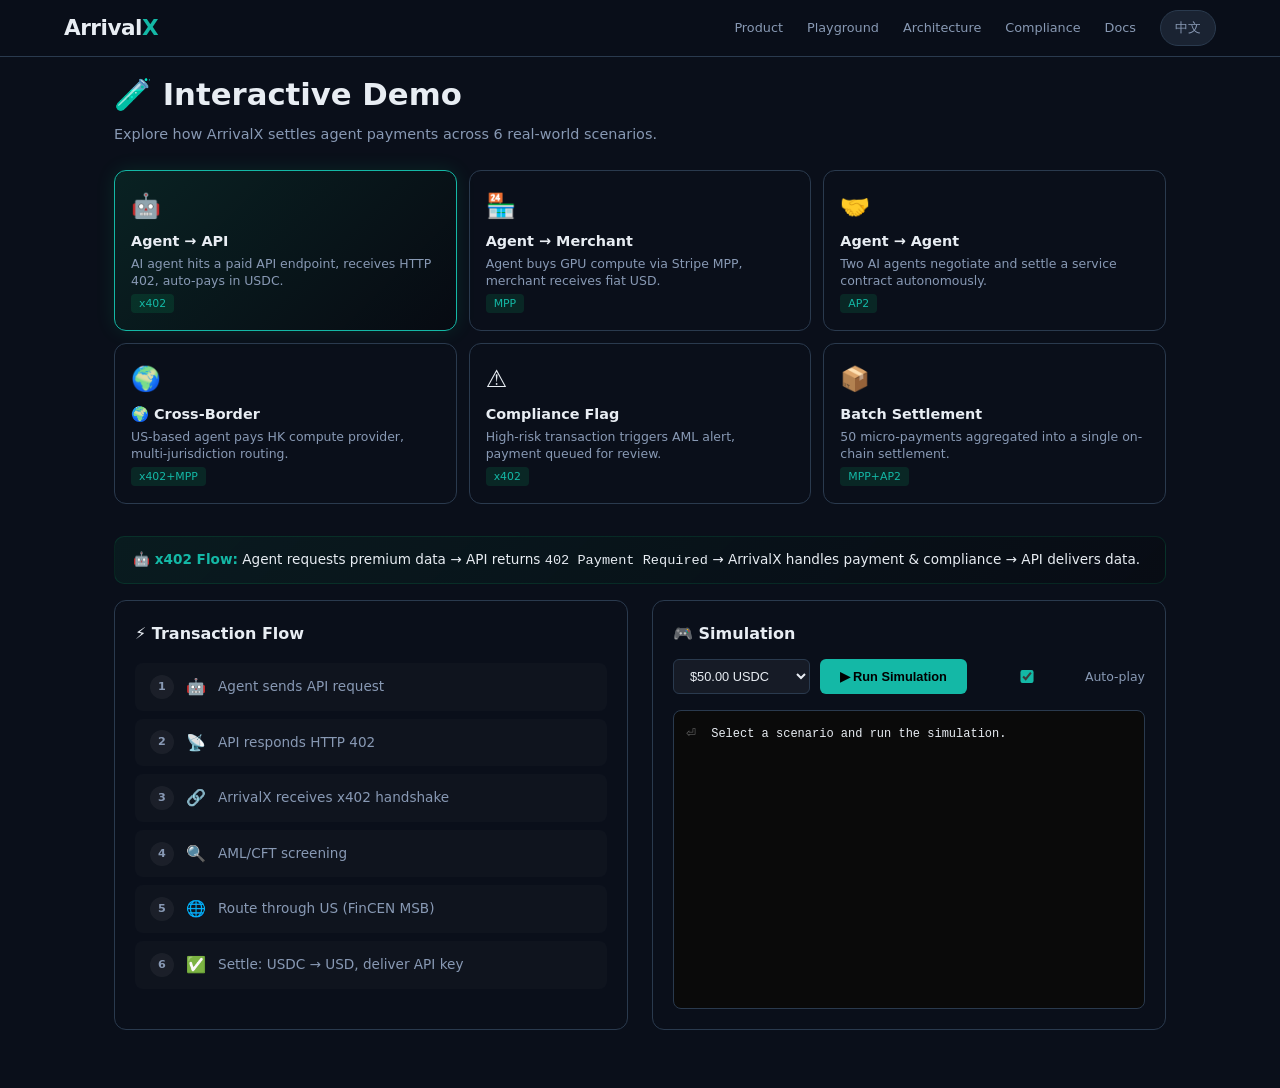
==== commit 5cc91f88: "perf: defer scripts, strip comments" ====
--- a/demo.html
+++ b/demo.html
@@ -60,6 +60,33 @@
   gap: 24px;
 }
 @media (max-width: 860px) { .demo-layout { grid-template-columns: 1fr; } }
+
+/* Tablet: 2-col scenario cards */
+@media (max-width: 767px) {
+  .scenario-grid { grid-template-columns: repeat(2, 1fr); gap: 8px; }
+  .scenario-card { padding: 10px 12px; }
+  .scenario-card .sc-title { font-size: 0.82rem; }
+  .scenario-card .sc-desc { font-size: 0.7rem; }
+  .demo-container { padding: 0 12px 40px; }
+  .demo-page { padding-top: 60px; }
+}
+/* Phone: single column scenarios, tighter everything */
+@media (max-width: 600px) {
+  .scenario-grid { grid-template-columns: 1fr; }
+  .demo-controls { flex-direction: column; }
+  .demo-controls select { width: 100%; }
+  .demo-controls input { width: 100%; }
+  .demo-controls button { width: 100%; }
+  .flow-panel { padding: 12px; min-height: 300px; }
+  .output-panel { padding: 12px; }
+  .flow-step { padding: 8px 10px; font-size: 0.75rem; }
+  .demo-log { font-size: 0.68rem; min-height: 180px; max-height: 300px; padding: 8px; }
+  .scenario-card .sc-desc { white-space: normal; }
+  .fee-table { font-size: 0.72rem; }
+  .scenario-banner { font-size: 0.78rem; padding: 10px 14px; }
+  .route-node { font-size: 0.68rem; padding: 3px 8px; }
+  .demo-result { font-size: 0.75rem; padding: 10px 12px; }
+}
 
 /* Left panel - flow viz */
 .flow-panel {
@@ -330,15 +357,12 @@
     Explore how ArrivalX settles agent payments across 6 real-world scenarios.
   </p>
 
-  <!-- Scenario selector -->
   <div class="scenario-grid" id="scenarioGrid"></div>
 
-  <!-- Scenario banner -->
   <div class="scenario-banner" id="scenarioBanner"></div>
 
-  <!-- Demo layout -->
   <div class="demo-layout">
-    <!-- Left: Flow visualization -->
+    
     <div class="flow-panel">
       <h3 data-en="⚡ Transaction Flow" data-zh="⚡ 交易流程">⚡ Transaction Flow</h3>
       <div class="flow-steps" id="flowSteps"></div>
@@ -346,7 +370,6 @@
       <div id="feeBreakdown" style="margin-top:12px;"></div>
     </div>
 
-    <!-- Right: Controls + logs -->
     <div class="output-panel">
       <h3 data-en="🎮 Simulation" data-zh="🎮 模拟控制台">🎮 Simulation</h3>
       <div class="demo-controls">
@@ -372,7 +395,7 @@
 </div>
 </main>
 
-<script src="docs/docs.js"></script>
+<script defer src="docs/docs.js"></script>
 <script>
 // ===== Demo Engine =====
 
@@ -672,7 +695,7 @@
   html += '<tr class="total"><td>' + t('Total Fees', '总费用') + '</td><td>' +
     (totalPct > 0 ? totalPct.toFixed(1) + '%' : '') + (totalPct > 0 && totalUsd > 0 ? ' + ' : '') +
     (totalUsd > 0 ? '$' + totalUsd.toFixed(2) : '') + '</td></tr>';
-  html += '</table>';
+  html += '</table></div>';
   container.innerHTML = html;
 }
 
--- a/css/style.css
+++ b/css/style.css
@@ -1,4 +1,4 @@
-/* === ArrivalX — Design System v2 · Fluid Responsive === */
+
 :root {
   --bg-primary: #0a0f1a;
   --bg-secondary: #111827;
@@ -23,13 +23,11 @@
   --transition: 0.25s ease;
   --max-width: 1200px;
 
-  /* Fluid spacing — clamps from mobile to desktop */
   --space-section: clamp(40px, 8vw, 80px);
   --space-section-px: clamp(16px, 4vw, 24px);
   --space-card: clamp(16px, 3vw, 28px);
   --space-gap: clamp(12px, 2vw, 20px);
 
-  /* Fluid typography */
   --fs-hero: clamp(1.8rem, 5vw, 3.2rem);
   --fs-section: clamp(1.5rem, 3.5vw, 2.2rem);
   --fs-body: clamp(0.9rem, 1.2vw, 1.1rem);
@@ -42,7 +40,7 @@
 html { scroll-behavior: smooth; -webkit-text-size-adjust: 100%; }
 
 body {
-  font-family: -apple-system, BlinkMacSystemFont, 'Segoe UI', 'Inter', 'Noto Sans SC', system-ui, sans-serif;
+  font-family: -apple-system, BlinkMacSystemFont, system-ui, 'Segoe UI', 'PingFang SC', sans-serif;
   background: var(--bg-primary);
   color: var(--text-primary);
   line-height: 1.6;
@@ -54,12 +52,10 @@
 a:hover { text-decoration: underline; }
 img, svg { max-width: 100%; height: auto; }
 
-/* === Navigation === */
 .nav {
   position: fixed; top: 0; left: 0; right: 0; z-index: 100;
-  background: rgba(10, 15, 26, 0.88);
-  backdrop-filter: blur(16px);
-  -webkit-backdrop-filter: blur(16px);
+  background: rgba(10, 15, 26, 0.96);
+  
   border-bottom: 1px solid var(--border);
   transition: var(--transition);
 }
@@ -116,7 +112,6 @@
   line-height: 1;
 }
 
-/* === Hero === */
 .hero {
   max-width: var(--max-width);
   margin: 0 auto;
@@ -234,7 +229,6 @@
   letter-spacing: 0.5px;
 }
 
-/* Hero Code Card */
 .hero-visual { position: relative; }
 .hero-card {
   background: var(--bg-card);
@@ -270,7 +264,6 @@
 .code-string { color: #22c55e; }
 .code-var { color: #f59e0b; }
 
-/* === Sections === */
 .section {
   padding: var(--space-section) clamp(12px, 4vw, 24px);
   max-width: var(--max-width);
@@ -298,7 +291,6 @@
   line-height: 1.6;
 }
 
-/* === Cards === */
 .cards-grid {
   display: grid;
   grid-template-columns: repeat(2, 1fr);
@@ -316,7 +308,6 @@
 .card h3 { font-size: var(--fs-card-title); font-weight: 700; margin-bottom: 8px; }
 .card p { color: var(--text-secondary); font-size: clamp(0.82rem, 1vw, 0.93rem); line-height: 1.6; }
 
-/* === Playground === */
 .playground {
   display: grid;
   grid-template-columns: 1fr 1fr;
@@ -478,7 +469,6 @@
 }
 .hidden { display: none !important; }
 
-/* === Architecture === */
 .arch-diagram {
   display: flex;
   flex-direction: column;
@@ -529,7 +519,6 @@
   color: var(--accent);
 }
 
-/* === Compliance === */
 .compliance-grid {
   display: grid;
   grid-template-columns: repeat(2, 1fr);
@@ -565,7 +554,6 @@
 .partner strong { display: block; margin-bottom: 4px; color: var(--accent); font-size: clamp(0.82rem, 1vw, 0.9rem); }
 .partner span { font-size: clamp(0.7rem, 0.85vw, 0.82rem); color: var(--text-muted); }
 
-/* === Docs === */
 .docs-grid {
   display: grid;
   grid-template-columns: repeat(2, 1fr);
@@ -589,7 +577,6 @@
 .doc-card h3 { font-size: var(--fs-card-title); color: var(--text-primary); margin-bottom: 8px; }
 .doc-card p { color: var(--text-secondary); font-size: clamp(0.8rem, 0.95vw, 0.9rem); line-height: 1.5; }
 
-/* === CTA === */
 .cta-section {
   text-align: center;
   padding: var(--space-section) clamp(12px, 4vw, 24px);
@@ -598,7 +585,6 @@
 .cta-section p { color: var(--text-secondary); font-size: clamp(0.9rem, 1.2vw, 1.1rem); margin-bottom: clamp(20px, 3vw, 28px); }
 .cta-buttons { display: flex; gap: clamp(8px, 1.5vw, 12px); justify-content: center; flex-wrap: wrap; }
 
-/* === Footer === */
 .footer {
   border-top: 1px solid var(--border);
   padding: clamp(32px, 5vw, 48px) clamp(12px, 4vw, 24px) clamp(16px, 2vw, 24px);
@@ -635,7 +621,6 @@
   justify-content: center;
 }
 
-/* === Doc Sub-Navigation === */
 .doc-sub-nav-wrap {
   position: fixed;
   top: 56px;
@@ -674,7 +659,6 @@
 }
 .doc-sub-nav a .nav-arrow { margin-right: 4px; font-size: 0.75rem; }
 
-/* Doc pages need extra top padding for sub-nav */
 .doc-page { padding-top: 110px; }
 
 @media (max-width: 1023px) {
@@ -682,13 +666,6 @@
   .doc-sub-nav a { padding: 10px 14px; font-size: 0.78rem; }
 }
 
-/* ================================================================
-   RESPONSIVE BREAKPOINTS
-   Strategy: 4 tiers — Large Desktop (≥1400) / Tablet (<1024) /
-              Large Phone (<768) / Small Phone (<480)
-   ================================================================ */
-
-/* --- Large Desktop ≥1400px — wider, airier --- */
 @media (min-width: 1400px) {
   :root {
     --max-width: 1280px;
@@ -700,7 +677,6 @@
   .section { padding-top: 100px; padding-bottom: 100px; }
 }
 
-/* --- Tablet <1024px — stack grids, reduce columns --- */
 @media (max-width: 1023px) {
   .hero {
     grid-template-columns: 1fr;
@@ -723,14 +699,12 @@
   .footer-inner { grid-template-columns: 1fr; gap: 28px; }
   .footer-links { grid-template-columns: repeat(3, 1fr); }
 
-  /* Mobile nav */
   .nav-links {
     display: none;
     position: fixed;
     top: 56px; left: 0; right: 0;
     background: rgba(10, 15, 26, 0.96);
-    backdrop-filter: blur(20px);
-    -webkit-backdrop-filter: blur(20px);
+
     padding: 20px clamp(12px, 4vw, 24px);
     border-bottom: 1px solid var(--border);
     flex-direction: column;
@@ -756,7 +730,6 @@
   }
   .mobile-menu-btn { display: flex; align-items: center; justify-content: center; }
 
-  /* Stack playground flow vertically on tablet */
   .pg-visual-flow {
     flex-direction: column;
     gap: 8px;
@@ -767,7 +740,6 @@
   }
 }
 
-/* --- Large Phone <768px — full stacking, touch optimized --- */
 @media (max-width: 767px) {
   .hero-stats { gap: 20px; }
   .hero-cta { flex-direction: column; width: 100%; }
@@ -790,7 +762,6 @@
   .section-alt .section-subtitle { padding-left: 16px; padding-right: 16px; }
 }
 
-/* --- Small Phone <480px — minimum viable --- */
 @media (max-width: 479px) {
   .hero { padding-top: 72px; gap: 24px; }
   .hero-stats { gap: 12px; justify-content: space-around; }
@@ -813,7 +784,34 @@
   .btn-primary, .btn-secondary { font-size: 0.9rem; }
 }
 
-/* --- Print --- */
+@media (max-width: 767px) {
+  .doc-page { padding-top: 100px; }
+  .doc-page-inner { padding: 0 16px 40px !important; }
+  .doc-page-inner h1 { font-size: 1.2rem !important; }
+  .doc-page-inner h2 { font-size: 1.05rem !important; margin: 24px 0 10px !important; }
+  .doc-page-inner h3 { font-size: 0.95rem !important; }
+  .doc-page-inner p { font-size: 0.85rem; }
+  .doc-page-inner table { font-size: 0.75rem; }
+  .doc-page-inner td, .doc-page-inner th { padding: 6px 8px; }
+  .doc-sub-nav a { padding: 8px 10px; font-size: 0.72rem; }
+  .doc-sub-nav { gap: 0; }
+}
+@media (max-width: 479px) {
+  .doc-page-inner td, .doc-page-inner th { padding: 4px 6px; font-size: 0.68rem; }
+  .doc-page-inner ul, .doc-page-inner ol { padding-left: 14px; }
+  .doc-page-inner li { font-size: 0.82rem; }
+}
+
+@media (max-width: 767px) {
+  .arch-diagram { padding: 12px; }
+  .arch-layer { padding: 14px; }
+  .arch-layer-label { font-size: 0.78rem !important; }
+  .arch-modules { gap: 6px; }
+  .arch-module { font-size: 0.7rem; padding: 5px 8px; word-break: break-word; }
+}
+
+.table-wrap { overflow-x: auto; }
+
 @media print {
   .nav, .footer, .cta-section, .playground, .hero-visual { display: none; }
   body { background: #fff; color: #000; font-size: 12pt; }
